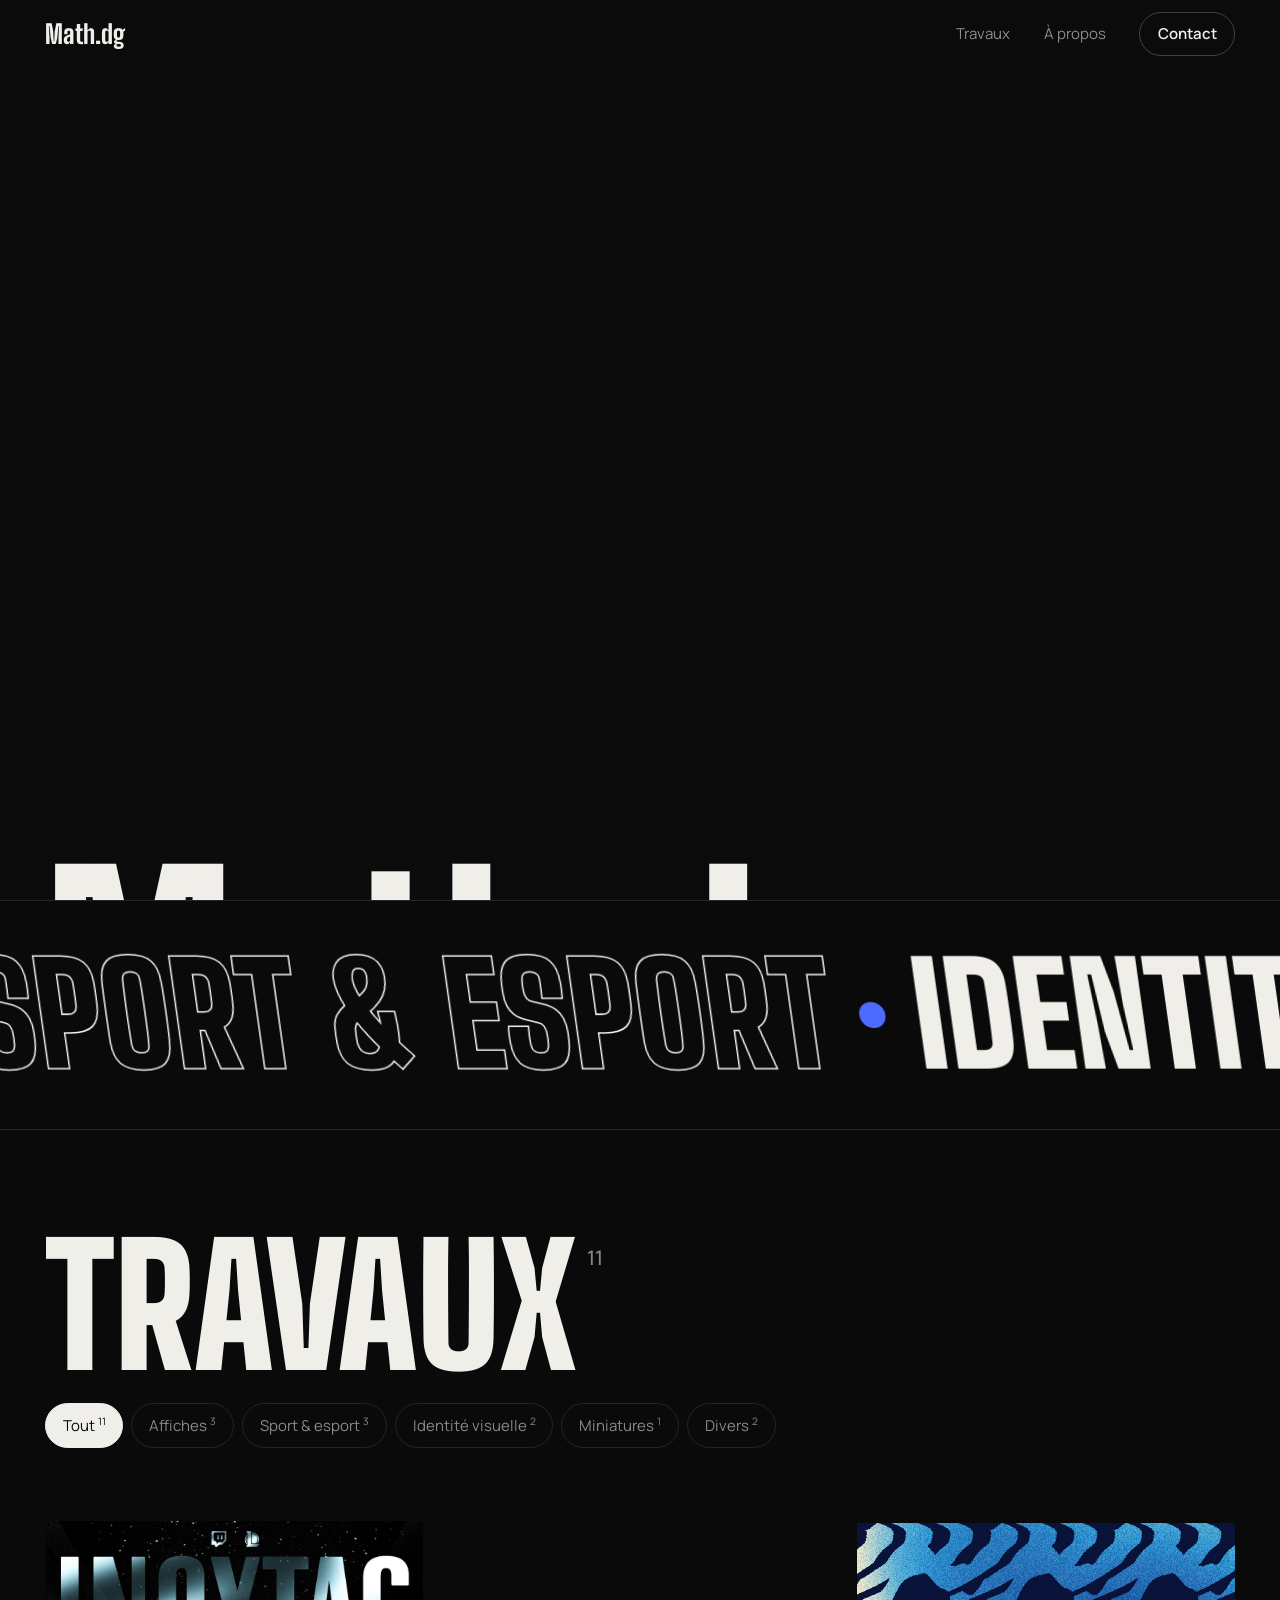
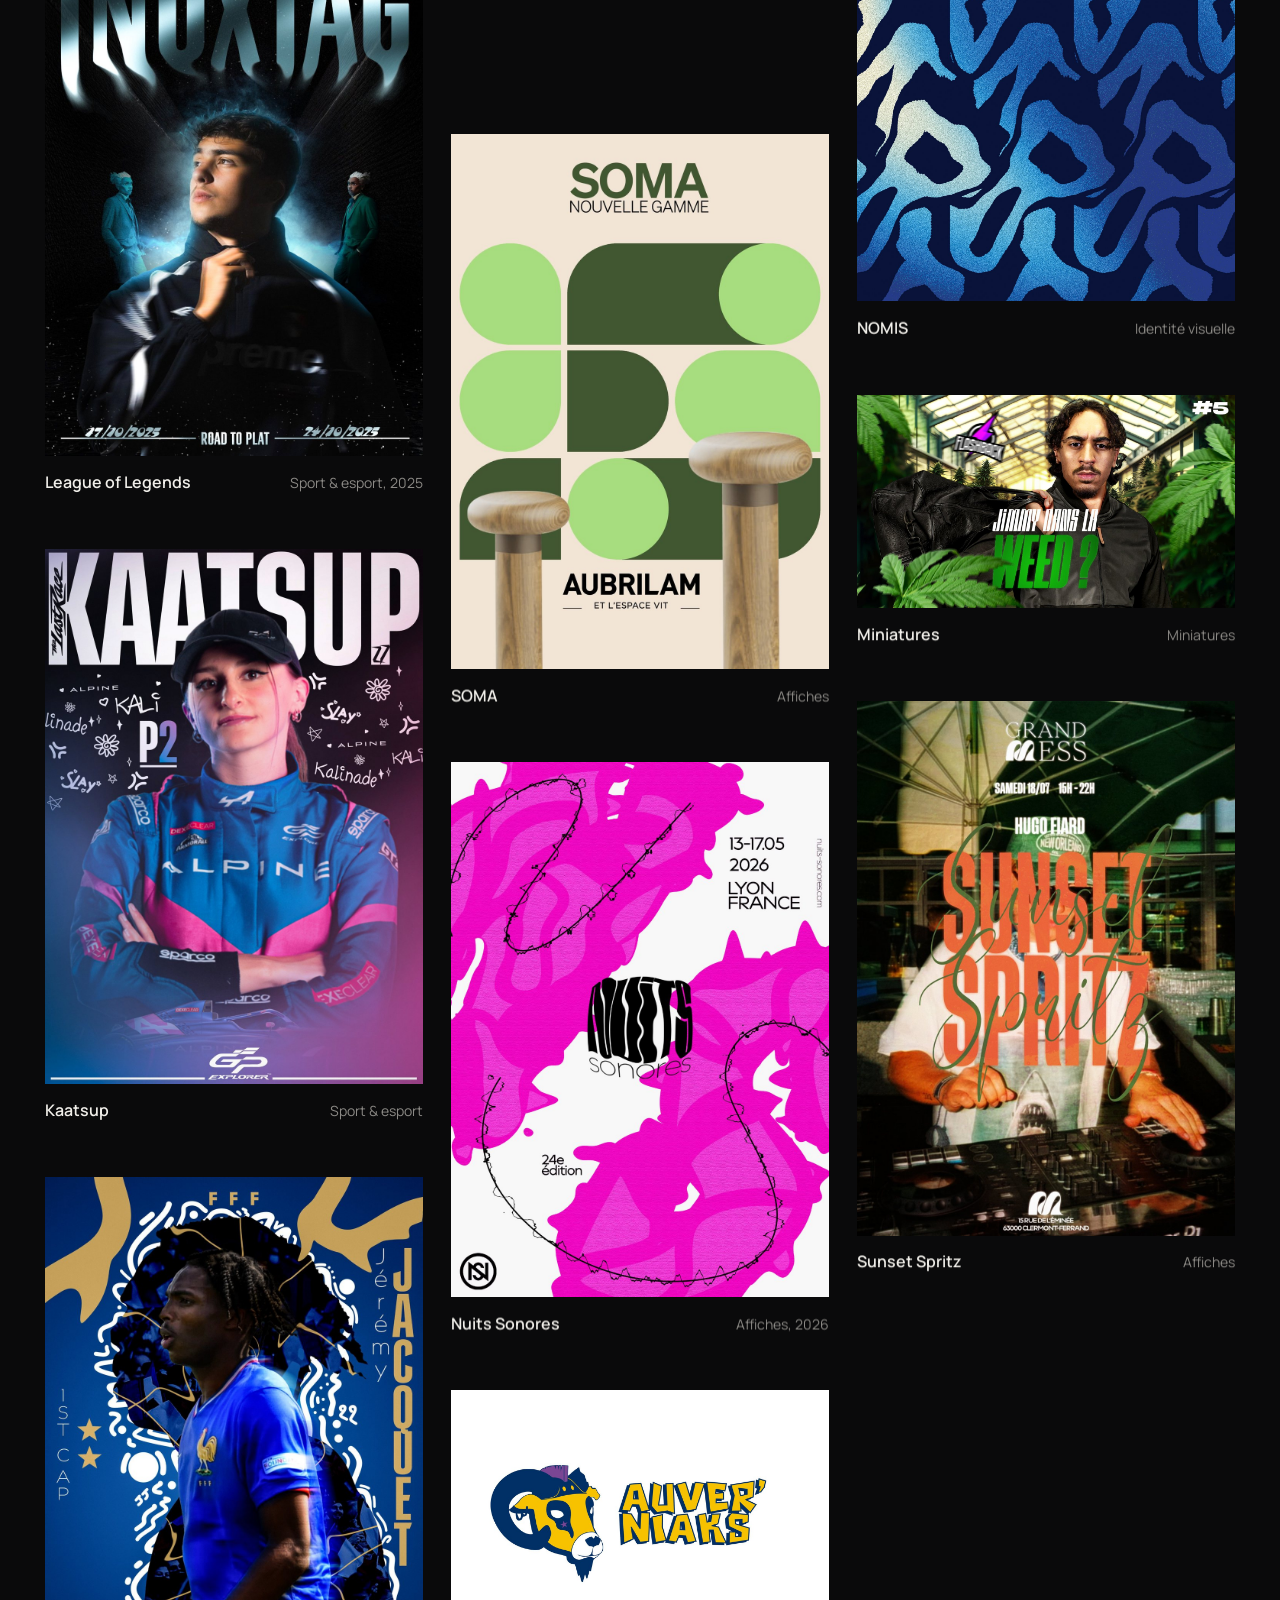
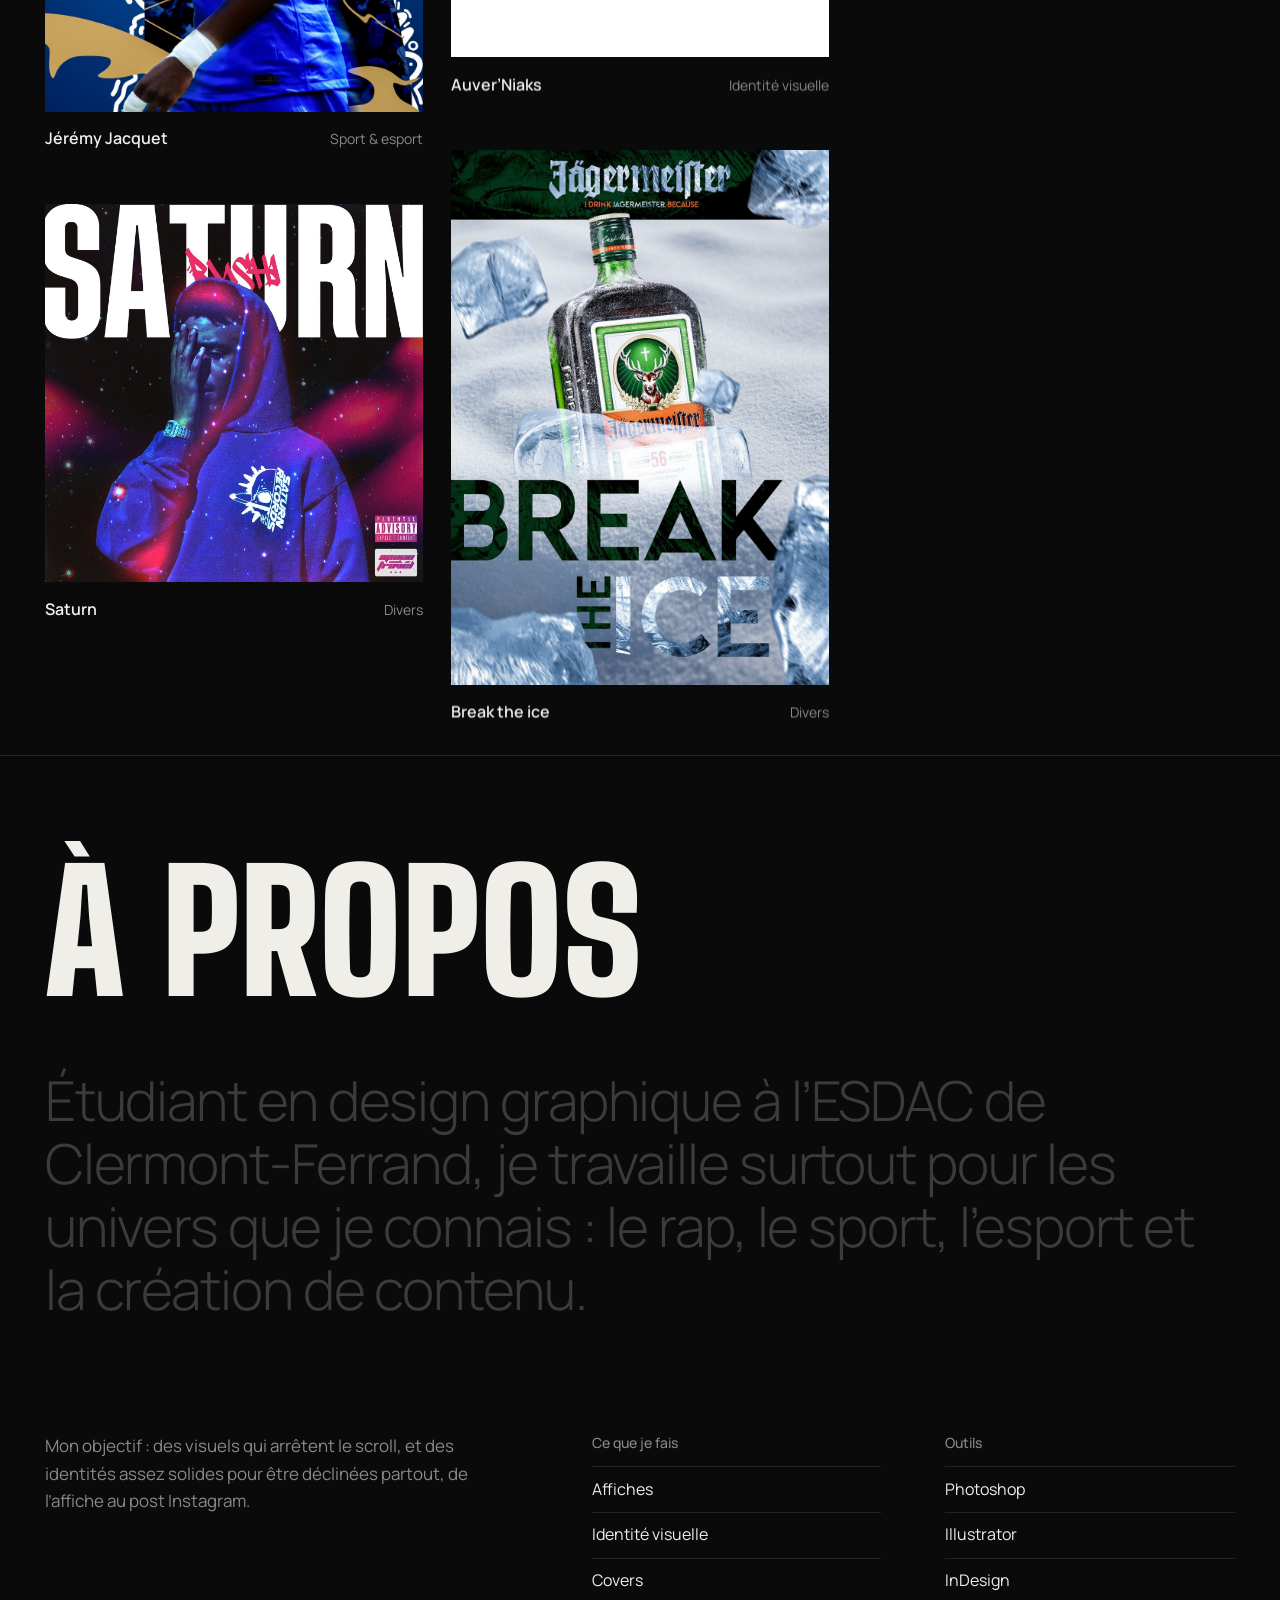
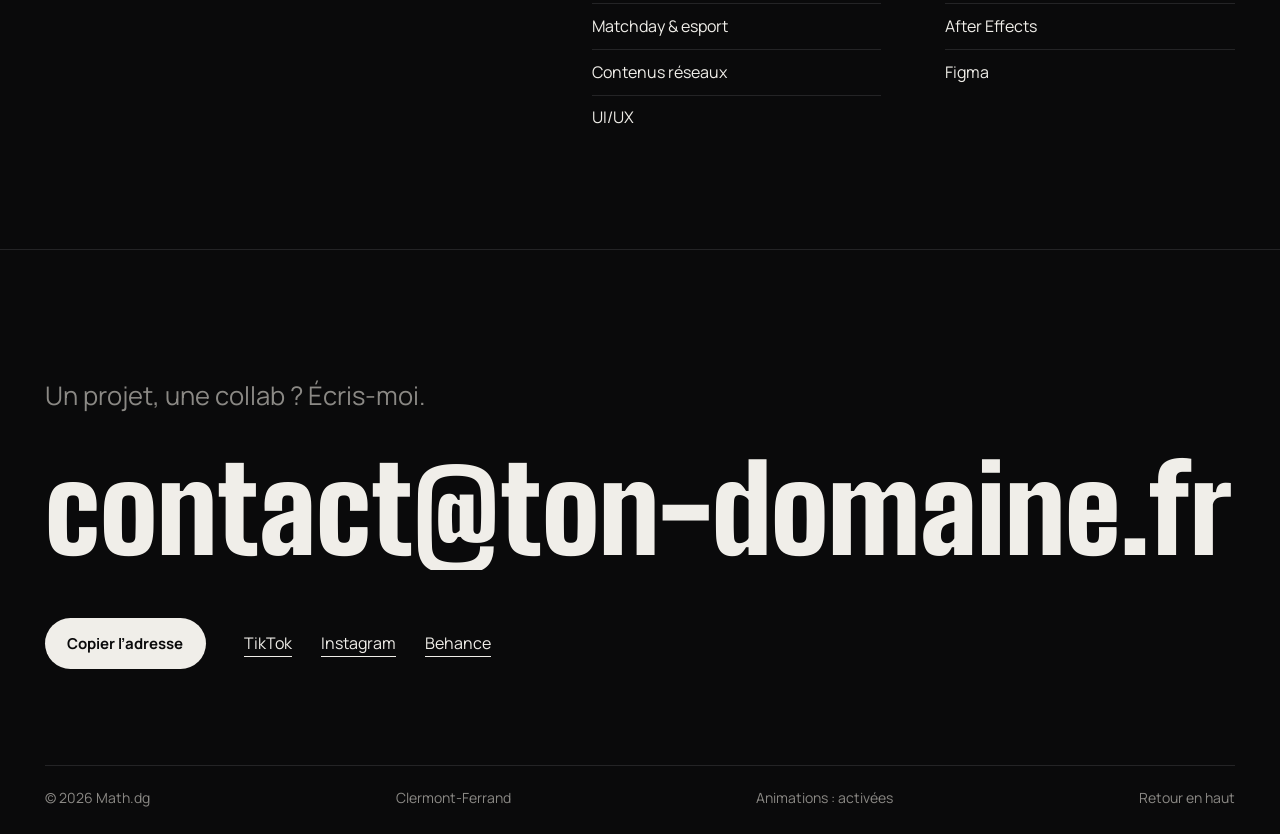
==== index.html @ a5f661c0 "Add files via upload" ====
<!doctype html>
<html lang="fr">
<head>
  <meta charset="utf-8">
  <meta name="viewport" content="width=device-width, initial-scale=1">
  <title>Math.dg, graphiste</title>
  <meta name="description" content="Math.dg, graphiste à Clermont-Ferrand : affiches, identités visuelles, covers et visuels sport & esport pour des artistes, des clubs et des créateurs.">
  <meta name="theme-color" content="#0A0A0B">

  <!-- Aperçu quand le lien est partagé (Instagram, X, WhatsApp...) -->
  <meta property="og:type" content="website">
  <meta property="og:title" content="Math.dg, graphiste">
  <meta property="og:description" content="Affiches, identités visuelles, covers et visuels sport & esport.">
  <meta property="og:url" content="https://mathdg.fr/">
  <meta property="og:image" content="https://mathdg.fr/images/partage.jpg">
  <link rel="canonical" href="https://mathdg.fr/">
  <meta name="twitter:card" content="summary_large_image">

  <link rel="icon" href="favicon.svg" type="image/svg+xml">
  <link rel="preconnect" href="https://fonts.googleapis.com">
  <link rel="preconnect" href="https://fonts.gstatic.com" crossorigin>
  <link href="https://fonts.googleapis.com/css2?family=Big+Shoulders+Display:wght@100..900&family=Manrope:wght@200..800&display=swap" rel="stylesheet">
  <link rel="stylesheet" href="css/style.css">
</head>
<body>
  <a class="skip" href="#app">Aller au contenu</a>

  <!-- Écran d'ouverture -->
  <div class="chargeur" aria-hidden="true">
    <div class="ch-cadre"></div>
    <p class="ch-nom" data-signature>Math.dg</p>
    <p class="ch-compteur">0</p>
  </div>

  <div class="progression" aria-hidden="true"></div>

  <header class="site-header">
    <a class="logo" href="#/" data-signature>Math.dg</a>
    <nav class="nav" aria-label="Navigation principale">
      <a href="#/travaux" data-nav="travaux">Travaux</a>
      <a href="#/a-propos" data-nav="a-propos">À propos</a>
      <a href="#/contact" class="nav-contact aimant" data-nav="contact">Contact</a>
    </nav>
  </header>

  <main id="app" tabindex="-1">
    <div id="vue-accueil"></div>
    <div id="vue-projet" hidden></div>
  </main>

  <!-- Bulle qui suit la souris sur les visuels -->
  <div class="curseur" aria-hidden="true"><span></span></div>

  <!-- Visionneuse plein écran -->
  <dialog class="visionneuse" aria-label="Visionneuse d'images">
    <figure class="vis-figure">
      <div class="vis-media"></div>
      <figcaption class="vis-legende"></figcaption>
    </figure>
    <div class="vis-barre">
      <button type="button" class="vis-prec">Précédente</button>
      <p class="vis-compteur" aria-live="polite"></p>
      <button type="button" class="vis-suiv">Suivante</button>
    </div>
    <button type="button" class="vis-fermer" autofocus>Fermer</button>
  </dialog>

  <noscript><p class="noscript">Ce portfolio a besoin de JavaScript pour s'afficher.</p></noscript>

  <script src="js/contenu.js"></script>
  <script src="js/app.js"></script>
</body>
</html>
---- css/style.css ----
/* ==========================================================================
   Portfolio Math.dg — styles et animations
   La couleur d'accent se règle dans js/contenu.js (SITE.accent).
   ========================================================================== */

:root {
  --fond: #0A0A0B;
  --fond-2: #151517;
  --texte: #F0EEE9;
  --texte-2: #8B8985;
  --texte-3: #3B3B3E;
  --trait: #242426;
  --accent: #4D6BFF;

  --g: clamp(18px, 3.5vw, 64px);
  --display: "Big Shoulders Display", "Arial Narrow", Impact, sans-serif;
  --corps: "Manrope", "Helvetica Neue", Arial, sans-serif;
  --c1: cubic-bezier(0.2, 0.7, 0.1, 1);
  --c2: cubic-bezier(0.7, 0, 0.2, 1);
  color-scheme: dark;
}

/* ---------- Base ---------- */

*, *::before, *::after { box-sizing: border-box; }
html { -webkit-text-size-adjust: 100%; scroll-padding-top: 40px; }
html.verrou { overflow: hidden; }
body {
  margin: 0; background: var(--fond); color: var(--texte);
  font-family: var(--corps); font-size: 16px; line-height: 1.6;
  -webkit-font-smoothing: antialiased; overflow-x: clip;
}
/* Grain léger sur tout le site */
body::after {
  content: ""; position: fixed; inset: 0; z-index: 50; pointer-events: none; opacity: 0.09; mix-blend-mode: overlay;
  background-image: url("data:image/svg+xml,%3Csvg xmlns='http://www.w3.org/2000/svg' width='220' height='220'%3E%3Cfilter id='n'%3E%3CfeTurbulence type='fractalNoise' baseFrequency='.9' numOctaves='2' stitchTiles='stitch'/%3E%3C/filter%3E%3Crect width='100%25' height='100%25' filter='url(%23n)'/%3E%3C/svg%3E");
}
img, video { display: block; max-width: 100%; }
a { color: inherit; text-decoration: none; }
button { font: inherit; color: inherit; background: none; border: 0; padding: 0; cursor: pointer; }
h1, h2, h3, p, ul, dl, dd, figure { margin: 0; padding: 0; }
ul { list-style: none; }
[hidden] { display: none !important; }
::selection { background: var(--accent); color: #fff; }
:focus-visible { outline: 2px solid var(--accent); outline-offset: 3px; }
#app:focus { outline: none; }
.skip { position: absolute; left: 16px; top: -100px; z-index: 110; background: var(--texte); color: var(--fond); padding: 0.6rem 1rem; }
.skip:focus { top: 12px; }
.sr { position: absolute; width: 1px; height: 1px; overflow: hidden; clip-path: inset(50%); white-space: nowrap; }
.noscript { padding: 2rem; }

.bouton {
  display: inline-flex; align-items: center; padding: 0.85rem 1.4rem; border-radius: 999px;
  background: var(--texte); color: var(--fond); font-weight: 700; font-size: 15px;
  transition: background 0.25s, color 0.25s, translate 0.5s var(--c1);
}
.bouton:hover { background: var(--accent); color: #fff; }
.aimant { transition: translate 0.5s var(--c1); }

/* ---------- Écran d'ouverture ---------- */

.chargeur {
  position: fixed; inset: 0; z-index: 100; background: var(--fond);
  display: grid; place-items: center;
  clip-path: inset(0); transition: clip-path 0.95s var(--c2);
}
.chargeur.fini { clip-path: inset(0 0 100% 0); }
.ch-cadre { width: min(36vw, 180px); aspect-ratio: 1 / 1.414; overflow: hidden; background: var(--fond-2); transition: scale 0.95s var(--c2); }
.ch-cadre img { width: 100%; height: 100%; object-fit: cover; }
.chargeur.fini .ch-cadre { scale: 1.2; }
.ch-nom { position: absolute; left: var(--g); bottom: var(--g); font: 800 1.7rem/1 var(--display); }
.ch-compteur { position: absolute; right: var(--g); bottom: calc(var(--g) - 0.06em); font: 900 clamp(5rem, 16vw, 13rem)/0.8 var(--display); font-variant-numeric: tabular-nums; }

/* ---------- Barre de progression et en-tête ---------- */

.progression { position: fixed; inset: 0 0 auto 0; height: 2px; z-index: 40; background: var(--accent); transform: scaleX(0); transform-origin: left; }

.site-header {
  position: fixed; inset: 0 0 auto 0; z-index: 30;
  display: flex; align-items: center; justify-content: space-between;
  height: 68px; padding: 0 var(--g);
  transition: transform 0.5s var(--c1), background 0.3s;
}
.site-header.defile { background: rgba(10, 10, 11, 0.72); backdrop-filter: blur(16px); -webkit-backdrop-filter: blur(16px); }
.site-header.cache { transform: translateY(-100%); }
.logo { font: 800 26px/1 var(--display); }
.nav { display: flex; align-items: center; gap: clamp(1.1rem, 2.6vw, 2.4rem); font-size: 15px; }
.nav a:not(.nav-contact) {
  color: var(--texte-2); padding: 0.3rem 0;
  background: linear-gradient(currentColor, currentColor) left bottom / 0 1px no-repeat;
  transition: color 0.2s, background-size 0.4s var(--c1);
}
.nav a:not(.nav-contact):hover, .nav a[aria-current]:not(.nav-contact) { color: var(--texte); background-size: 100% 1px; }
.nav-contact { padding: 0.55rem 1.1rem; border: 1px solid rgba(255, 255, 255, 0.22); border-radius: 999px; font-weight: 600; transition: background 0.25s, color 0.25s, border-color 0.25s, translate 0.5s var(--c1); }
.nav-contact:hover { background: var(--texte); color: var(--fond); border-color: var(--texte); }

/* ---------- Accueil : rangée d'affiches et grand nom ---------- */

.hero { --hr: clamp(170px, 40svh, 440px); height: 100svh; min-height: 600px; overflow: hidden; display: grid; grid-template-rows: 1fr auto; padding-top: 68px; }
.rail { align-self: center; overflow: hidden; padding: 24px 0; cursor: grab; touch-action: pan-y; user-select: none; -webkit-user-select: none; }
html.glisse .rail { cursor: grabbing; }
html.glisse .r-item { pointer-events: none; }
.rail-piste { display: flex; width: max-content; will-change: transform; }
.r-item { flex: none; height: var(--hr); width: calc(var(--hr) * 0.707); margin-right: clamp(10px, 1.4vw, 22px); transition: filter 0.45s, translate 0.55s var(--c1); }
.r-item.carre { width: var(--hr); }
.r-item.paysage { width: calc(var(--hr) * 1.414); }
.r-item.large { width: calc(var(--hr) * 1.778); }
.r-in {
  display: block; width: 100%; height: 100%; overflow: hidden; background: var(--fond-2);
  opacity: 0; translate: 0 80px;
  transition: opacity 0.9s ease, translate 1.2s var(--c1); transition-delay: calc(0.1s + var(--i) * 0.07s);
}
.hero.pret .r-in { opacity: 1; translate: 0 0; }
.r-in > * { width: 100%; height: 100%; object-fit: cover; transition: scale 0.9s var(--c1); }
@media (hover: hover) {
  .rail:hover .r-item { filter: brightness(0.4); }
  .rail:hover .r-item:hover { filter: none; translate: 0 -12px; }
  .r-item:hover .r-in > * { scale: 1.05; }
}

.hero-bas { display: flex; align-items: flex-end; gap: clamp(1.5rem, 3vw, 3rem); padding: 0 var(--g); }
.signature { flex: 1; min-width: 0; font: 900 20vw/0.8 var(--display); white-space: nowrap; overflow: hidden; }
.lettres { display: inline-block; padding-bottom: 0.25em; }
.signature .l { display: inline-block; transform: translateY(115%); transition: transform 1.2s var(--c1); transition-delay: calc(0.3s + var(--i) * 0.07s); }
.hero.pret .signature .l { transform: none; }
.hero-infos {
  flex: none; width: min(310px, 27vw); padding-bottom: clamp(1.4rem, 4vh, 2.6rem);
  display: grid; gap: 0.9rem;
  opacity: 0; translate: 0 16px; transition: opacity 0.9s ease 1s, translate 0.9s var(--c1) 1s;
}
.hero.pret .hero-infos { opacity: 1; translate: 0 0; }
.accroche { font-size: 15px; line-height: 1.5; color: #C9C6C1; }
.dispo { display: flex; align-items: center; gap: 0.6rem; font-size: 14px; font-weight: 600; }
.dispo i { width: 8px; height: 8px; border-radius: 50%; background: #3CCB7F; animation: pouls 2.2s ease-out infinite; }
.dispo.non i { background: var(--texte-2); animation: none; }
@keyframes pouls { 0% { box-shadow: 0 0 0 0 rgba(60, 203, 127, 0.55); } 100% { box-shadow: 0 0 0 10px rgba(60, 203, 127, 0); } }
.lieu { font-size: 14px; color: var(--texte-2); }

/* ---------- Bandeau défilant ---------- */

.defilant { overflow: hidden; padding: clamp(2.2rem, 6vh, 4.5rem) 0; border-block: 1px solid var(--trait); }
.def-piste { display: flex; align-items: center; width: max-content; will-change: transform; }
.def-piste span { font: 900 clamp(4rem, 11vw, 10rem)/0.85 var(--display); text-transform: uppercase; white-space: nowrap; padding: 0 0.2em; }
.def-piste span:nth-of-type(even) { color: transparent; -webkit-text-stroke: 1.5px var(--texte); }
.def-piste i { flex: none; width: clamp(0.9rem, 2vw, 1.8rem); aspect-ratio: 1; border-radius: 50%; background: var(--accent); }

/* ---------- Titres de section ---------- */

.sec-tete { display: flex; align-items: flex-end; justify-content: space-between; flex-wrap: wrap; gap: 1.5rem 3rem; margin-bottom: clamp(2rem, 5vw, 4rem); }
.sec-titre { font: 900 clamp(4.2rem, 13vw, 12rem)/0.82 var(--display); text-transform: uppercase; overflow: hidden; padding: 0.14em 0 0.03em; margin-top: -0.14em; }
.sec-titre > span { display: inline-block; transform: translateY(108%); transition: transform 1.1s var(--c1); }
.sec-titre.vu > span { transform: none; }
.sec-titre sup { font: 500 clamp(14px, 0.14em, 20px)/1 var(--corps); vertical-align: top; position: relative; top: 0.5em; margin-left: 0.5em; color: var(--texte-2); }

/* ---------- Travaux ---------- */

.travaux { padding: clamp(4rem, 12vh, 8rem) var(--g) clamp(5rem, 14vh, 10rem); }
.filtres { display: flex; flex-wrap: wrap; gap: 0.5rem; padding-bottom: 0.6rem; }
.filtre { padding: 0.55rem 1.05rem; border: 1px solid var(--trait); border-radius: 999px; color: var(--texte-2); font-size: 15px; transition: color 0.2s, background 0.25s, border-color 0.25s; }
.filtre sup { font-size: 0.68em; margin-left: 0.3em; }
.filtre:hover { color: var(--texte); border-color: var(--texte-2); }
.filtre[aria-pressed="true"] { background: var(--texte); color: var(--fond); border-color: var(--texte); }

.grille { display: grid; grid-template-columns: repeat(var(--n, 3), minmax(0, 1fr)); gap: clamp(12px, 2.2vw, 34px); align-items: start; }
.col { display: grid; gap: clamp(1.8rem, 4vw, 3.6rem); will-change: translate; }
.col:nth-child(2) { margin-top: clamp(3rem, 9vw, 8.5rem); }
.col:nth-child(3) { margin-top: clamp(1.2rem, 4vw, 3.5rem); }
.carte { display: block; transition: opacity 0.2s, translate 0.2s; }
.grille.sortie .carte { opacity: 0; translate: 0 12px; }
.carte-media {
  position: relative; display: block; aspect-ratio: 1 / 1.414; overflow: hidden; background: var(--fond-2);
  clip-path: inset(100% 0 0 0);
  transform: perspective(900px) rotateX(var(--rx, 0deg)) rotateY(var(--ry, 0deg));
  transition: clip-path 1.1s var(--c2) calc(var(--c, 0) * 0.1s), transform 0.35s ease-out;
}
.carte.carre .carte-media { aspect-ratio: 1; }
.carte.paysage .carte-media { aspect-ratio: 1.414 / 1; }
.carte.large .carte-media { aspect-ratio: 16 / 9; }
.carte.vu .carte-media { clip-path: inset(0); }
.carte-in { display: block; width: 100%; height: 100%; scale: 1.35; transition: scale 1.6s var(--c1) calc(var(--c, 0) * 0.1s); }
.carte.vu .carte-in { scale: 1; }
.carte.vu:hover .carte-in { scale: 1.05; transition: scale 0.9s var(--c1); }
.carte-in > * { width: 100%; height: 100%; object-fit: cover; }
.carte-media::after {
  content: ""; position: absolute; inset: 0; pointer-events: none; opacity: 0; transition: opacity 0.3s;
  background: radial-gradient(circle at var(--gx, 50%) var(--gy, 50%), rgba(255, 255, 255, 0.2), transparent 55%);
}
.carte:hover .carte-media::after { opacity: 1; }
.carte-legende {
  display: flex; justify-content: space-between; align-items: baseline; gap: 1rem; padding-top: 0.9rem;
  opacity: 0; translate: 0 10px; transition: opacity 0.7s ease calc(0.5s + var(--c, 0) * 0.1s), translate 0.7s var(--c1) calc(0.5s + var(--c, 0) * 0.1s);
}
.carte.vu .carte-legende { opacity: 1; translate: 0 0; }
.c-titre { font-weight: 600; background: linear-gradient(var(--accent), var(--accent)) left bottom / 0 2px no-repeat; transition: background-size 0.45s var(--c1); padding-bottom: 2px; }
.carte:hover .c-titre, .carte:focus-visible .c-titre { background-size: 100% 2px; }
.c-info { color: var(--texte-2); font-size: 14px; text-align: right; }

/* Visuel de remplacement quand un projet n'a pas encore d'image */
.substitut {
  width: 100%; height: 100%; display: flex; align-items: flex-end; padding: clamp(0.9rem, 2vw, 1.5rem);
  background: radial-gradient(circle at 80% 15%, rgba(255, 255, 255, 0.1), transparent 55%), linear-gradient(165deg, var(--c), color-mix(in srgb, var(--c) 40%, #000));
}
.substitut span { font: 800 clamp(1.4rem, 2.4vw, 2.4rem)/0.88 var(--display); text-transform: uppercase; color: rgba(255, 255, 255, 0.86); max-width: 9ch; }

/* ---------- À propos ---------- */

.a-propos { padding: clamp(4rem, 12vh, 8rem) var(--g); border-top: 1px solid var(--trait); }
.manifeste { margin-top: clamp(2rem, 5vw, 4rem); font-weight: 300; font-size: clamp(1.7rem, 4.3vw, 4.1rem); line-height: 1.14; letter-spacing: -0.02em; max-width: 21em; }
.manifeste .m { color: var(--texte-3); transition: color 0.4s; }
.manifeste .m.on { color: var(--texte); }
.ap-bas { display: grid; grid-template-columns: minmax(0, 5fr) minmax(0, 3fr) minmax(0, 3fr); gap: clamp(2rem, 5vw, 5rem); margin-top: clamp(3rem, 9vw, 7rem); }
.ap-texte p { color: var(--texte-2); max-width: 44ch; font-size: 17px; }
.ap-liste h3 { color: var(--texte-2); font-size: 14px; font-weight: 500; margin-bottom: 0.7rem; }
.ap-liste li { padding: 0.6rem 0; border-top: 1px solid var(--trait); transition: padding-left 0.35s var(--c1), color 0.2s; }
.ap-liste li:hover { padding-left: 0.6rem; color: var(--accent); }
.ap-bas .revele { opacity: 0; translate: 0 24px; transition: opacity 0.9s ease, translate 0.9s var(--c1); }
.ap-bas .revele:nth-child(2) { transition-delay: 0.1s; }
.ap-bas .revele:nth-child(3) { transition-delay: 0.2s; }
.ap-bas .revele.vu { opacity: 1; translate: 0 0; }

/* ---------- Contact ---------- */

.contact { position: relative; padding: clamp(5rem, 14vh, 9rem) var(--g) 1.5rem; border-top: 1px solid var(--trait); }
.ct-intro { font-weight: 400; font-size: clamp(1.15rem, 2vw, 1.6rem); color: var(--texte-2); }
.ct-email { display: block; margin-top: clamp(0.8rem, 2vw, 1.6rem); font: 900 10vw/1 var(--display); white-space: nowrap; overflow: hidden; }
.ct-email > span { display: inline-block; }
.ct-email .l { display: inline-block; transition: transform 0.5s var(--c1), color 0.3s; transition-delay: calc(var(--i) * 0.014s); }
.ct-email:hover .l { transform: translateY(-0.07em); color: var(--accent); }
.ct-actions { display: flex; flex-wrap: wrap; align-items: center; gap: 1.2rem 2.4rem; margin-top: clamp(1.6rem, 4vw, 3rem); }
.reseaux { display: flex; flex-wrap: wrap; gap: 0.5rem 1.8rem; }
.reseaux a { padding: 0.2rem 0; background: linear-gradient(currentColor, currentColor) left bottom / 100% 1px no-repeat; transition: color 0.2s, background-size 0.4s var(--c1); }
.reseaux a:hover { color: var(--accent); background-size: 0 1px; background-position: right bottom; }
.pied { display: flex; justify-content: space-between; flex-wrap: wrap; gap: 0.6rem 2rem; margin-top: clamp(3rem, 8vw, 6rem); padding-top: 1.3rem; border-top: 1px solid var(--trait); color: var(--texte-2); font-size: 14px; }
.pied button:hover { color: var(--texte); }

/* ---------- Page projet ---------- */

.projet { position: relative; padding: 110px var(--g) 0; }
.p-halo {
  position: absolute; inset: 0 0 auto 0; height: 95vh; pointer-events: none;
  background: radial-gradient(65% 75% at 78% 0%, color-mix(in srgb, var(--teinte) 34%, transparent), transparent 72%);
  opacity: 0; transition: opacity 1.4s ease 0.1s;
}
.retour { position: relative; color: var(--texte-2); font-size: 15px; display: inline-flex; align-items: center; gap: 0.7rem; transition: color 0.2s; }
.retour::before { content: ""; width: 22px; height: 1px; background: currentColor; transition: width 0.4s var(--c1); }
.retour:hover { color: var(--texte); }
.retour:hover::before { width: 40px; }
.p-haut { position: relative; display: grid; grid-template-columns: minmax(0, 6fr) minmax(0, 5fr); gap: clamp(2rem, 6vw, 6rem); align-items: start; margin-top: clamp(2rem, 5vw, 3.5rem); }
.p-infos { position: sticky; top: 96px; }
.p-sur { color: var(--texte-2); font-size: 14px; margin-bottom: 1rem; }
.p-titre { font: 900 clamp(3.4rem, 9vw, 8.8rem)/0.82 var(--display); text-transform: uppercase; }
.p-titre .mot { display: inline-block; overflow: hidden; white-space: nowrap; vertical-align: top; padding-bottom: 0.05em; }
.p-titre .l { display: inline-block; transform: translateY(112%); transition: transform 1s var(--c1) calc(0.15s + var(--i) * 0.035s); }
.p-meta { margin-top: clamp(1.8rem, 4vw, 2.8rem); }
.p-meta > div { display: grid; grid-template-columns: 7.5rem 1fr; gap: 1rem; padding: 0.7rem 0; border-top: 1px solid rgba(255, 255, 255, 0.12); }
.p-meta > div:last-child { border-bottom: 1px solid rgba(255, 255, 255, 0.12); }
.p-meta dt { color: var(--texte-2); }
.p-texte { display: grid; gap: 1em; margin-top: 2rem; color: #C9C6C1; max-width: 56ch; font-size: 17px; }
.retour, .p-sur, .p-meta, .p-texte { opacity: 0; translate: 0 18px; transition: opacity 0.9s ease, translate 0.9s var(--c1), color 0.2s; }
.p-meta { transition-delay: 0.35s; }
.p-texte { transition-delay: 0.45s; }
html.charge .projet.entre :is(.retour, .p-sur, .p-meta, .p-texte) { opacity: 1; translate: 0 0; }
html.charge .projet.entre .p-titre .l { transform: none; }
html.charge .projet.entre .p-halo { opacity: 1; }

.p-visuel { display: block; width: 100%; background: var(--fond-2); box-shadow: 0 40px 90px -30px rgba(0, 0, 0, 0.9); }
button.p-visuel, .g-ouvrir { cursor: zoom-in; }
.p-visuel > img { width: 100%; height: auto; }
.p-visuel > .substitut { aspect-ratio: 1 / 1.414; }

.galerie { display: grid; align-items: start; grid-template-columns: repeat(6, minmax(0, 1fr)); gap: clamp(10px, 1.6vw, 22px); margin-top: clamp(3rem, 8vw, 6rem); }
.g-item { grid-column: 1 / -1; }
.g-item.demi { grid-column: span 3; }
.g-item.tiers { grid-column: span 2; }
.g-item.centre { grid-column: 2 / span 4; max-width: 620px; width: 100%; justify-self: center; }
.g-item:is(.demi, .tiers):nth-child(even) .g-ouvrir { transition-delay: 0.12s; }
.g-item.vu .g-ouvrir { clip-path: inset(0); }
.g-ouvrir { display: block; width: 100%; overflow: hidden; clip-path: inset(0 0 100% 0); transition: clip-path 1.1s var(--c2); }
.g-ouvrir img, .g-ouvrir video { width: 100%; height: auto; scale: 1.15; transition: scale 1.6s var(--c1); }
.g-item.vu .g-ouvrir :is(img, video) { scale: 1; }
.g-item figcaption { color: var(--texte-2); font-size: 14px; padding-top: 0.6rem; }

.p-suivant {
  position: relative; display: block; overflow: hidden;
  margin: clamp(4rem, 10vh, 7rem) calc(var(--g) * -1) 0; padding: clamp(3rem, 10vh, 6.5rem) var(--g);
  border-top: 1px solid var(--trait);
}
.ps-label { display: block; color: var(--texte-2); font-size: 15px; margin-bottom: 0.6rem; }
.ps-titre { display: block; font: 900 clamp(3.2rem, 11vw, 10rem)/0.84 var(--display); text-transform: uppercase; max-width: 9em; transition: translate 0.7s var(--c1), color 0.3s; }
.ps-img {
  position: absolute; right: clamp(1.5rem, 9vw, 9rem); top: 50%; width: clamp(110px, 17vw, 250px); aspect-ratio: 1 / 1.414; overflow: hidden;
  translate: 0 -38%; rotate: 8deg; box-shadow: 0 30px 60px -20px rgba(0, 0, 0, 0.85);
  transition: rotate 0.8s var(--c1), translate 0.8s var(--c1), scale 0.8s var(--c1);
}
.ps-img.carre { aspect-ratio: 1; }
.ps-img.paysage { aspect-ratio: 1.414 / 1; }
.ps-img.large { aspect-ratio: 16 / 9; }
.ps-img:is(.paysage, .large) { width: clamp(150px, 24vw, 340px); }
.ps-img > * { width: 100%; height: 100%; object-fit: cover; }
.p-suivant:hover .ps-titre { translate: 1.5rem 0; color: var(--accent); }
.p-suivant:hover .ps-img { rotate: -4deg; translate: 0 -50%; scale: 1.08; }

/* ---------- Bulle qui suit la souris ---------- */

.curseur { position: fixed; left: 0; top: 0; z-index: 60; pointer-events: none; }
.curseur span {
  position: absolute; left: 0; top: 0; translate: -50% -50%;
  display: grid; place-items: center; width: 92px; height: 92px; border-radius: 50%;
  background: var(--accent); color: #fff; font-weight: 700; font-size: 14px;
  scale: 0; transition: scale 0.4s var(--c1);
}
.curseur.actif span { scale: 1; }

/* ---------- Visionneuse ---------- */

.visionneuse { width: 100vw; height: 100dvh; max-width: none; max-height: none; margin: 0; padding: 0; border: 0; background: var(--fond); color: var(--texte); }
.visionneuse::backdrop { background: transparent; }
.visionneuse[open] { display: grid; animation: apparition 0.3s ease; }
.vis-figure { display: grid; place-items: center; align-content: center; gap: 0.8rem; padding: 70px var(--g) 80px; height: 100%; }
.vis-media img, .vis-media video { max-width: min(100%, 1600px); max-height: calc(100dvh - 170px); width: auto; height: auto; object-fit: contain; animation: zoom 0.5s var(--c1); }
.vis-legende { color: var(--texte-2); font-size: 14px; }
.vis-barre { position: fixed; left: var(--g); right: var(--g); bottom: 22px; display: flex; justify-content: space-between; align-items: center; }
.vis-barre button, .vis-fermer { color: var(--texte-2); padding: 0.5rem 0; transition: color 0.2s; }
.vis-barre button:hover, .vis-fermer:hover { color: var(--texte); }
.vis-compteur { color: var(--texte-2); font-size: 14px; font-variant-numeric: tabular-nums; }
.vis-fermer { position: fixed; top: 18px; right: var(--g); }
@keyframes apparition { from { opacity: 0; } }
@keyframes zoom { from { opacity: 0; scale: 0.96; } }

/* ---------- Transition entre la grille et la page projet ---------- */

::view-transition-old(root) { animation: 0.3s ease both vt-sortie; }
::view-transition-new(root) { animation: 0.5s ease 0.12s both vt-entree; }
::view-transition-group(affiche) { animation-duration: 0.7s; animation-timing-function: cubic-bezier(0.6, 0, 0.1, 1); }
::view-transition-old(affiche), ::view-transition-new(affiche) { height: 100%; object-fit: cover; }
@keyframes vt-sortie { to { opacity: 0; } }
@keyframes vt-entree { from { opacity: 0; } }

/* ---------- Page introuvable ---------- */

.introuvable { min-height: 80vh; display: grid; place-content: center; justify-items: start; gap: 1.3rem; padding: 120px var(--g) 4rem; }
.introuvable h1 { font: 900 clamp(3rem, 9vw, 7rem)/0.85 var(--display); text-transform: uppercase; }
.introuvable p { color: var(--texte-2); }

/* ---------- Tablette ---------- */

@media (max-width: 960px) {
  .ap-bas { grid-template-columns: 1fr 1fr; }
  .ap-texte { grid-column: 1 / -1; }
  .p-haut { grid-template-columns: 1fr; }
  .p-infos { position: static; }
  .p-visuel { max-width: 620px; order: -1; }
}

/* ---------- Mobile ---------- */

@media (max-width: 700px) {
  .nav a[data-nav="a-propos"] { display: none; }
  .hero { --hr: clamp(170px, 38svh, 360px); }
  .hero-bas { flex-direction: column; align-items: stretch; gap: 0.4rem; }
  .signature { flex: none; }
  .hero-infos { width: auto; padding-bottom: 1.4rem; gap: 0.5rem; }
  .accroche { display: none; }
  .filtres { flex-wrap: nowrap; overflow-x: auto; max-width: calc(100% + var(--g)); margin-right: calc(var(--g) * -1); padding-right: var(--g); scrollbar-width: none; }
  .filtres::-webkit-scrollbar { display: none; }
  .filtre { white-space: nowrap; }
  .carte-legende { flex-direction: column; gap: 0.1rem; padding-top: 0.6rem; }
  .c-titre { font-size: 15px; }
  .c-info { text-align: left; font-size: 13px; }
  .ap-bas { grid-template-columns: 1fr; }
  .g-item:is(.demi, .tiers, .centre) { grid-column: 1 / -1; }
  .ps-img { opacity: 0.45; right: -4vw; width: 34vw; }
  .ps-titre { position: relative; z-index: 1; }
}

/* ---------- Animations coupées par le visiteur (bouton du pied de page) : tout s'affiche directement ---------- */

html.calme *, html.calme *::before, html.calme *::after { transition-duration: 0.01ms !important; transition-delay: 0s !important; animation: none !important; scroll-behavior: auto !important; }
html.calme .curseur { display: none; }
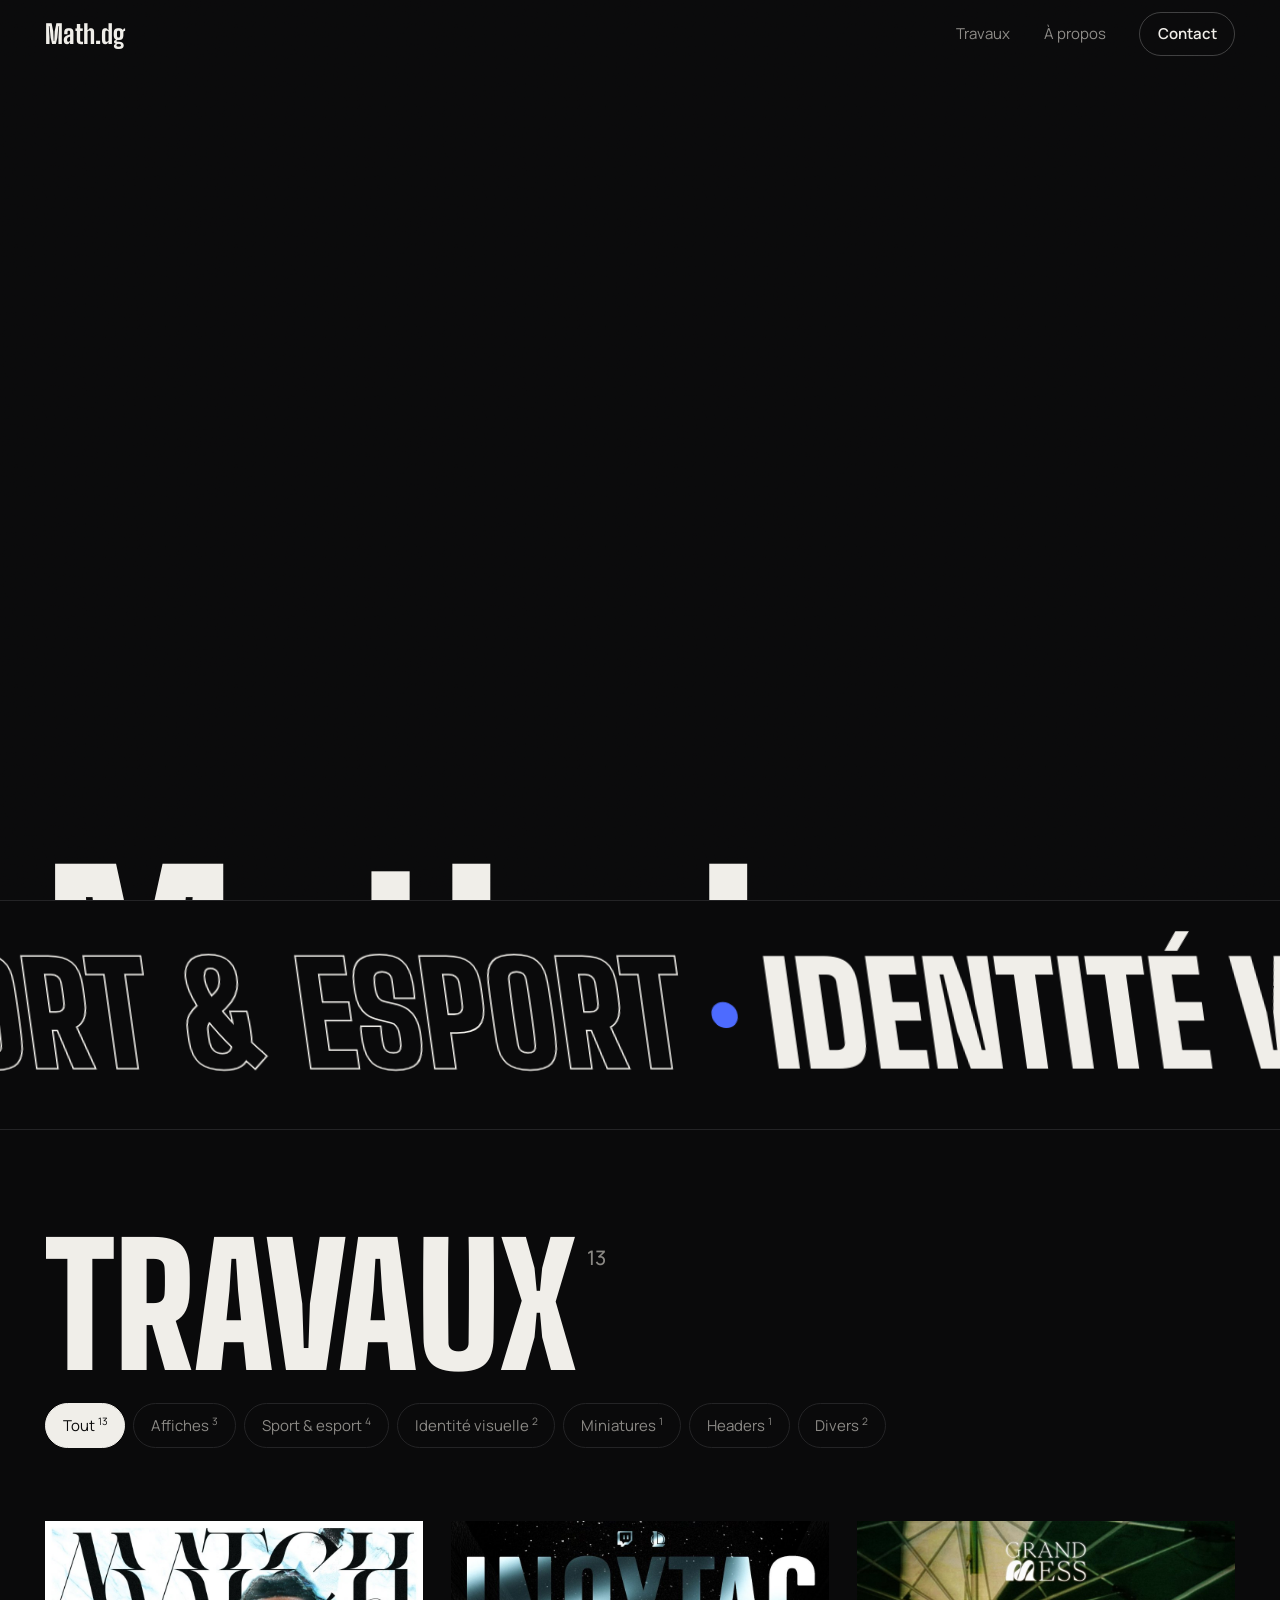
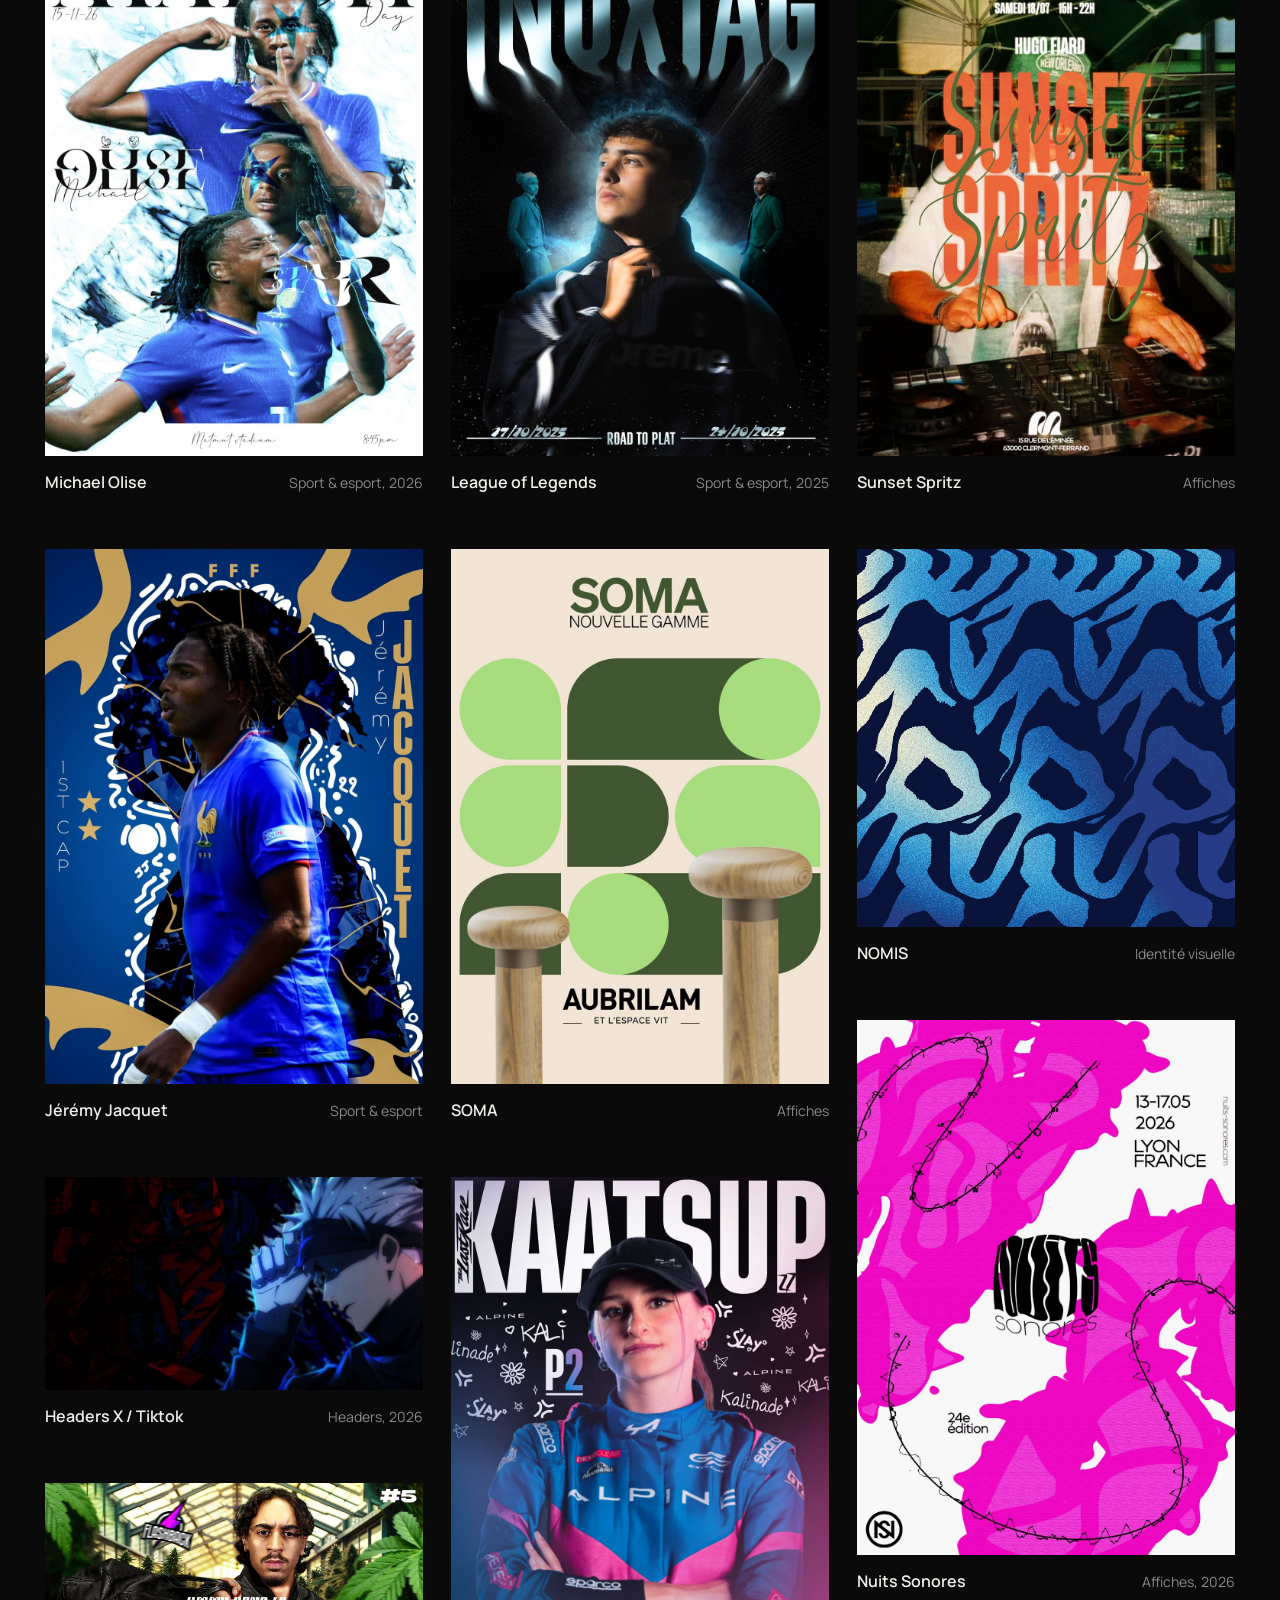
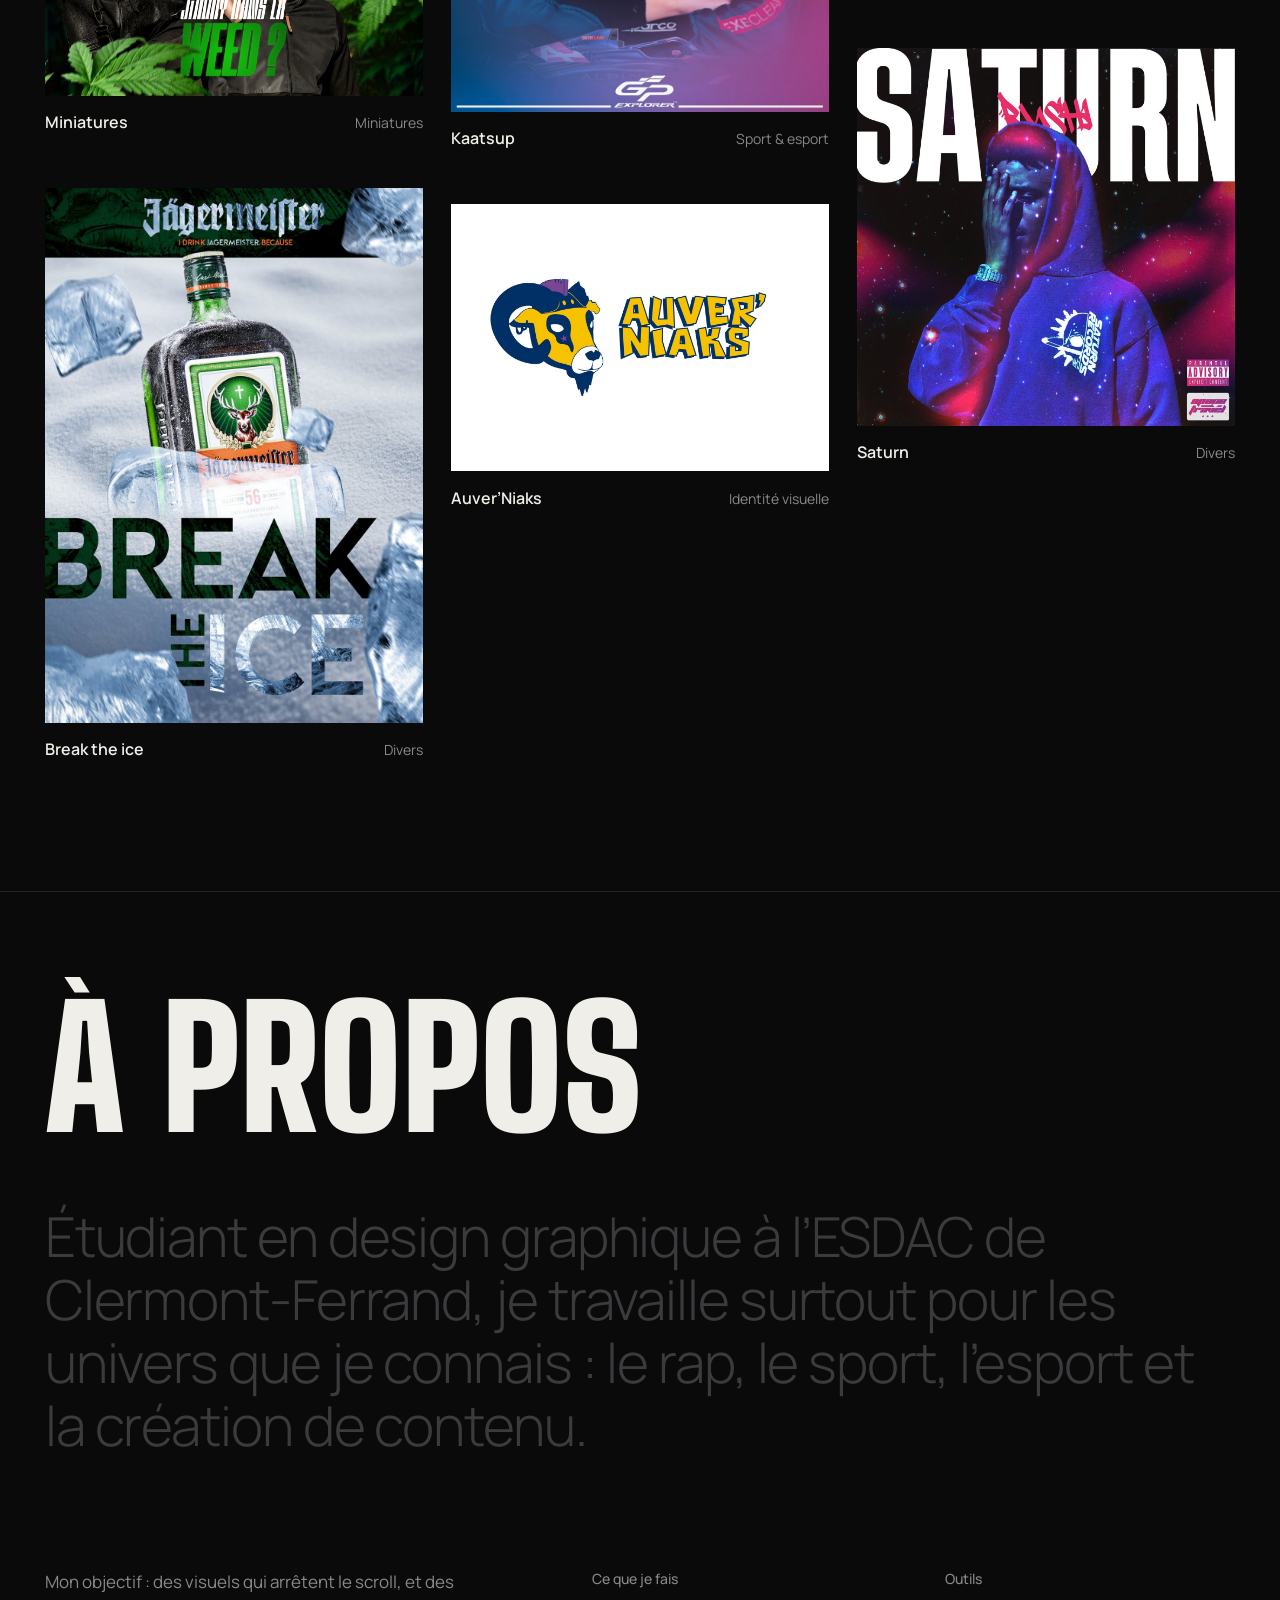
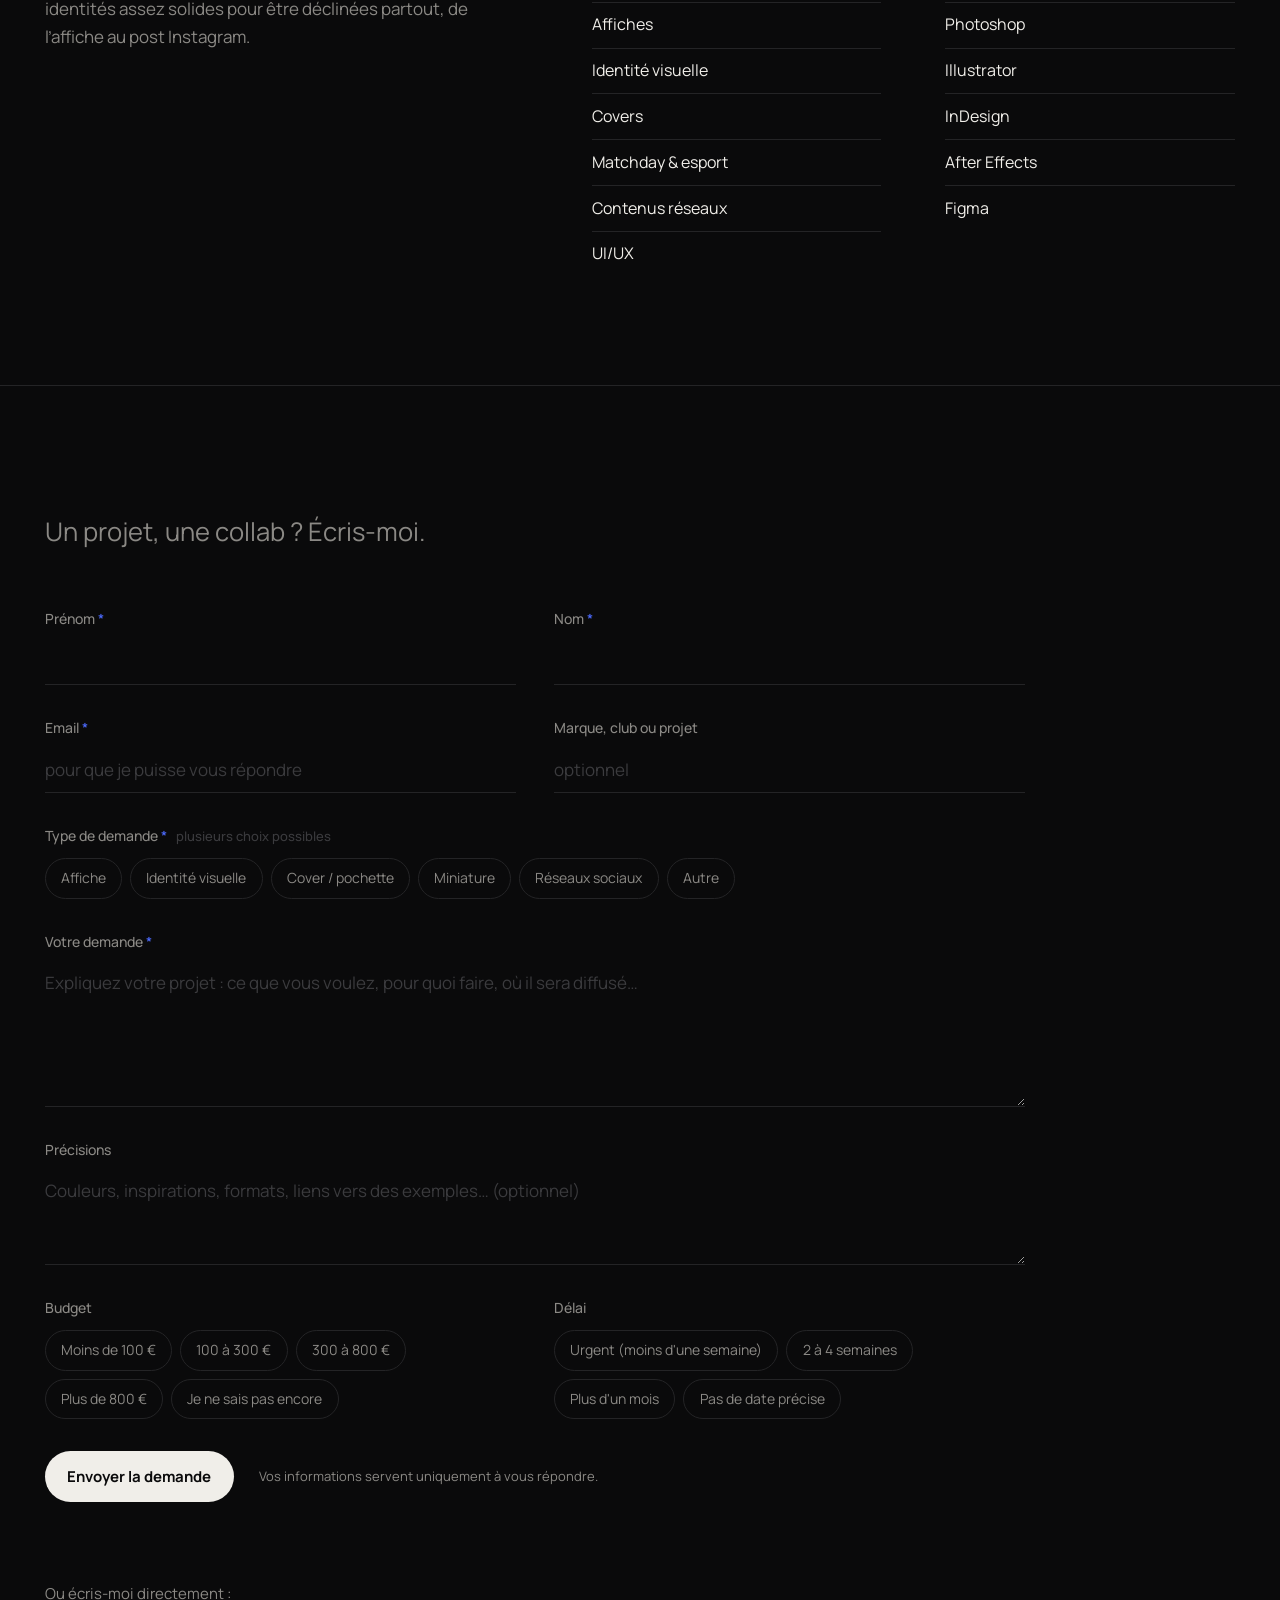
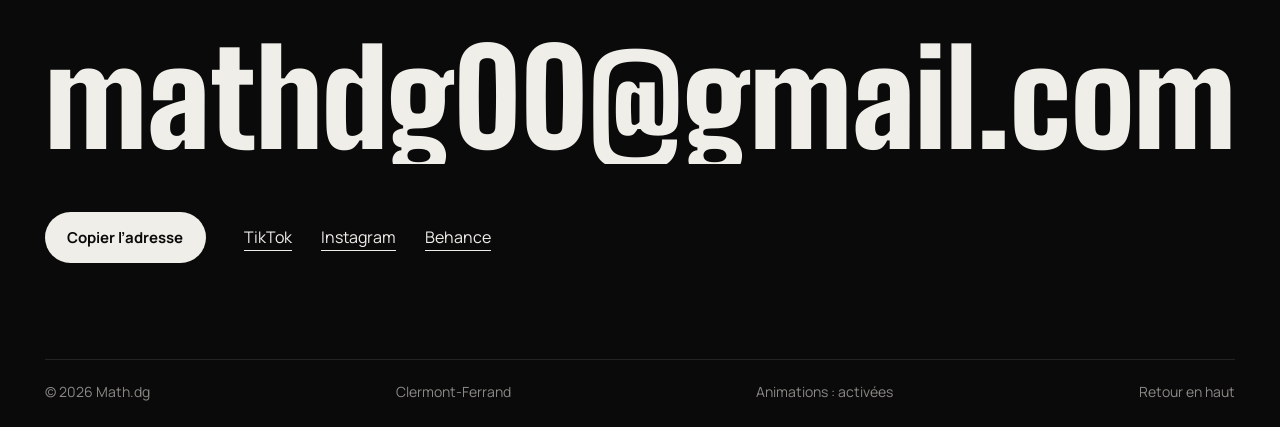
==== commit 2b91c612: "Add files via upload" ====
--- a/index.html
+++ b/index.html
@@ -16,7 +16,8 @@
   <link rel="canonical" href="https://mathdg.fr/">
   <meta name="twitter:card" content="summary_large_image">
 
-  <link rel="icon" href="favicon.svg" type="image/svg+xml">
+  <link rel="icon" href="favicon.svg?v=2" type="image/svg+xml">
+  <link rel="apple-touch-icon" href="apple-touch-icon.png">
   <link rel="preconnect" href="https://fonts.googleapis.com">
   <link rel="preconnect" href="https://fonts.gstatic.com" crossorigin>
   <link href="https://fonts.googleapis.com/css2?family=Big+Shoulders+Display:wght@100..900&family=Manrope:wght@200..800&display=swap" rel="stylesheet">
--- a/css/style.css
+++ b/css/style.css
@@ -162,9 +162,7 @@
 .filtre[aria-pressed="true"] { background: var(--texte); color: var(--fond); border-color: var(--texte); }
 
 .grille { display: grid; grid-template-columns: repeat(var(--n, 3), minmax(0, 1fr)); gap: clamp(12px, 2.2vw, 34px); align-items: start; }
-.col { display: grid; gap: clamp(1.8rem, 4vw, 3.6rem); will-change: translate; }
-.col:nth-child(2) { margin-top: clamp(3rem, 9vw, 8.5rem); }
-.col:nth-child(3) { margin-top: clamp(1.2rem, 4vw, 3.5rem); }
+.col { display: grid; gap: clamp(1.8rem, 4vw, 3.6rem); }
 .carte { display: block; transition: opacity 0.2s, translate 0.2s; }
 .grille.sortie .carte { opacity: 0; translate: 0 12px; }
 .carte-media {
@@ -222,6 +220,45 @@
 
 .contact { position: relative; padding: clamp(5rem, 14vh, 9rem) var(--g) 1.5rem; border-top: 1px solid var(--trait); }
 .ct-intro { font-weight: 400; font-size: clamp(1.15rem, 2vw, 1.6rem); color: var(--texte-2); }
+/* Formulaire de demande */
+.demande { margin-top: clamp(2rem, 5vw, 3.5rem); display: grid; gap: clamp(1.4rem, 3vw, 2rem); max-width: 980px; }
+.d-grille { display: grid; grid-template-columns: repeat(2, minmax(0, 1fr)); gap: clamp(1.2rem, 3vw, 2rem) clamp(1.2rem, 3vw, 2.4rem); }
+.d-champ { display: grid; gap: 0.5rem; }
+.d-champ > span, .d-groupe legend { font-size: 14px; color: var(--texte-2); font-weight: 500; }
+.d-champ em, .d-groupe em { color: var(--accent); font-style: normal; }
+.d-groupe small { font-size: 13px; color: var(--texte-3); margin-left: 0.4rem; }
+.d-champ input, .d-champ textarea {
+  width: 100%; font: inherit; font-size: 17px; color: var(--texte); background: transparent;
+  border: 0; border-bottom: 1px solid var(--trait); border-radius: 0; padding: 0.55rem 0; outline: none;
+  transition: border-color 0.25s;
+}
+.d-champ textarea { resize: vertical; min-height: 3rem; line-height: 1.5; }
+.d-champ input::placeholder, .d-champ textarea::placeholder { color: var(--texte-3); }
+.d-champ input:focus, .d-champ textarea:focus { border-bottom-color: var(--accent); }
+.d-champ.invalide input, .d-champ.invalide textarea { border-bottom-color: #FF6B5E; }
+.d-groupe { border: 0; margin: 0; padding: 0; min-width: 0; }
+.d-groupe legend { padding: 0; margin-bottom: 0.7rem; }
+.d-groupe.invalide legend { color: #FF8A80; }
+.pastilles { display: flex; flex-wrap: wrap; gap: 0.5rem; }
+.pastille { position: relative; cursor: pointer; }
+.pastille input { position: absolute; opacity: 0; width: 1px; height: 1px; }
+.pastille span { display: inline-block; padding: 0.5rem 0.95rem; border: 1px solid var(--trait); border-radius: 999px; font-size: 14px; color: var(--texte-2); transition: background 0.2s, color 0.2s, border-color 0.2s; }
+.pastille:hover span { border-color: var(--texte-2); color: var(--texte); }
+.pastille input:checked + span { background: var(--texte); color: var(--fond); border-color: var(--texte); }
+.pastille input:focus-visible + span { outline: 2px solid var(--accent); outline-offset: 2px; }
+.d-groupe.invalide .pastille span { border-color: rgba(255, 107, 94, 0.6); }
+.d-piege { position: absolute; left: -9999px; width: 1px; height: 1px; opacity: 0; }
+.d-bas { display: flex; flex-wrap: wrap; align-items: center; gap: 1rem 1.6rem; }
+.d-bas .bouton:disabled { opacity: 0.6; cursor: default; }
+.d-note { font-size: 13px; color: var(--texte-2); }
+.d-message:empty { display: none; }
+.d-message.erreur { color: #FF8A80; }
+.d-merci { padding: clamp(1.4rem, 3vw, 2rem); border: 1px solid var(--trait); border-radius: 14px; background: var(--fond-2); display: grid; gap: 0.5rem; animation: zoom 0.5s var(--c1); }
+.d-merci-titre { font-size: clamp(1.3rem, 2.4vw, 1.8rem); font-weight: 600; }
+.d-merci p:not(.d-merci-titre) { color: var(--texte-2); }
+.ct-ou { margin-top: clamp(3rem, 7vw, 5rem); font-size: 15px; color: var(--texte-2); }
+.ct-demande { margin-top: 1.4rem; }
+
 .ct-email { display: block; margin-top: clamp(0.8rem, 2vw, 1.6rem); font: 900 10vw/1 var(--display); white-space: nowrap; overflow: hidden; }
 .ct-email > span { display: inline-block; }
 .ct-email .l { display: inline-block; transition: transform 0.5s var(--c1), color 0.3s; transition-delay: calc(var(--i) * 0.014s); }
@@ -368,6 +405,7 @@
   .c-titre { font-size: 15px; }
   .c-info { text-align: left; font-size: 13px; }
   .ap-bas { grid-template-columns: 1fr; }
+  .d-grille { grid-template-columns: 1fr; }
   .g-item:is(.demi, .tiers, .centre) { grid-column: 1 / -1; }
   .ps-img { opacity: 0.45; right: -4vw; width: 34vw; }
   .ps-titre { position: relative; z-index: 1; }
